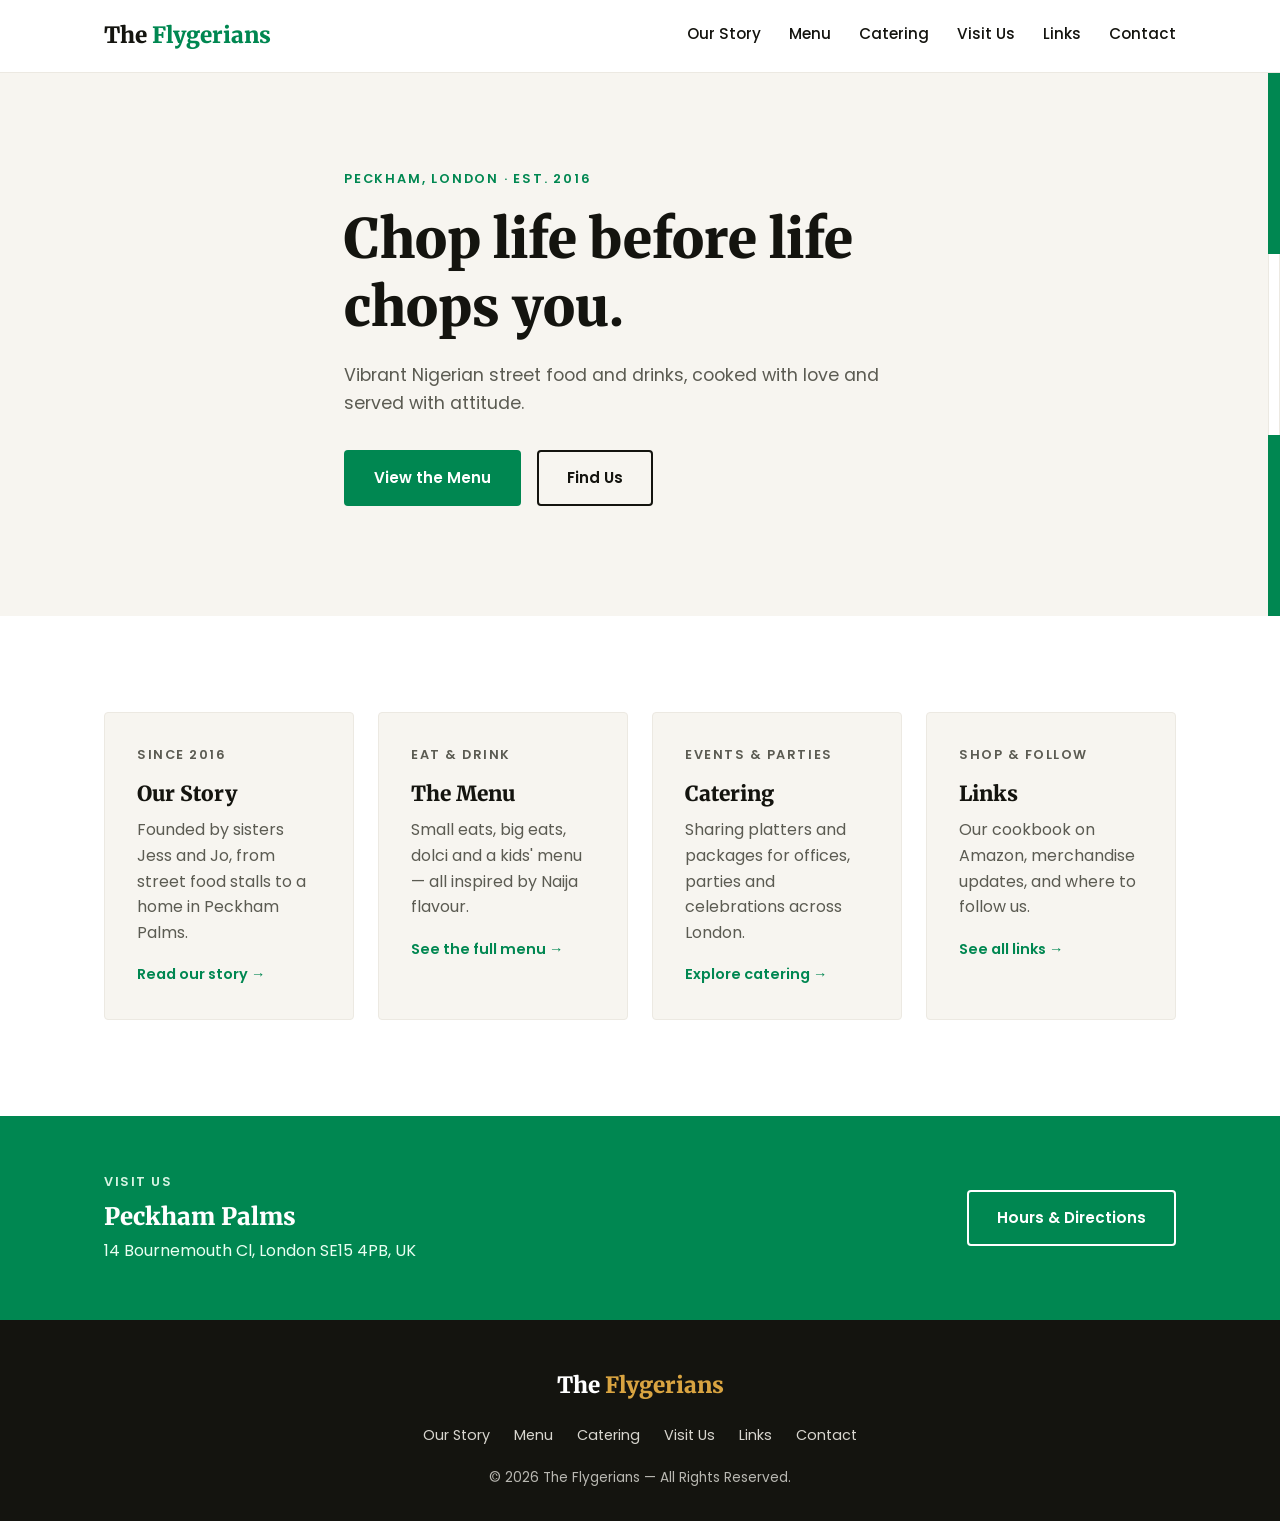
==== index.html @ abae881a "first commit" ====
<!DOCTYPE html>
<html lang="en">
<head>
<meta charset="UTF-8">
<meta name="viewport" content="width=device-width, initial-scale=1.0">
<title>The Flygerians | Nigerian Street Food & Bar, Peckham London</title>
<meta name="description" content="The Flygerians brings vibrant Nigerian street food and drinks to Peckham, London. Founded by sisters Jess and Jo in 2016. Menu, catering, private events and more.">
<link rel="preconnect" href="https://fonts.googleapis.com">
<link rel="preconnect" href="https://fonts.gstatic.com" crossorigin>
<link href="https://fonts.googleapis.com/css2?family=Poppins:wght@400;500;600;700&family=Merriweather:wght@900&display=swap" rel="stylesheet">
<link rel="stylesheet" href="style.css">
</head>
<body>

<header class="site-header">
  <div class="container header-inner">
    <a href="index.html" class="logo">The <span>Flygerians</span></a>
    <nav class="main-nav" id="mainNav">
      <a href="about.html">Our Story</a>
      <a href="menu.html">Menu</a>
      <a href="catering.html">Catering</a>
      <a href="visit.html">Visit Us</a>
      <a href="links.html">Links</a>
      <a href="contact.html">Contact</a>
    </nav>
    <button class="nav-toggle" id="navToggle" aria-label="Toggle menu">
      <span></span><span></span><span></span>
    </button>
  </div>
</header>

<section class="hero">
  <div class="container hero-inner" id="heroContent">
    <p class="eyebrow">Peckham, London &middot; Est. 2016</p>
    <h1>Chop life before life chops you.</h1>
    <p class="hero-text">Vibrant Nigerian street food and drinks, cooked with love and served with attitude.</p>
    <div class="hero-actions">
      <a href="menu.html" class="btn btn-primary">View the Menu</a>
      <a href="visit.html" class="btn btn-outline">Find Us</a>
    </div>
  </div>
  <div class="hero-flag" aria-hidden="true">
    <span></span><span></span><span></span>
  </div>
</section>

<section class="teaser">
  <div class="container teaser-grid">
    <a href="about.html" class="teaser-card">
      <p class="section-label">Since 2016</p>
      <h3>Our Story</h3>
      <p>Founded by sisters Jess and Jo, from street food stalls to a home in Peckham Palms.</p>
      <span class="teaser-link">Read our story &rarr;</span>
    </a>
    <a href="menu.html" class="teaser-card">
      <p class="section-label">Eat &amp; Drink</p>
      <h3>The Menu</h3>
      <p>Small eats, big eats, dolci and a kids' menu &mdash; all inspired by Naija flavour.</p>
      <span class="teaser-link">See the full menu &rarr;</span>
    </a>
    <a href="catering.html" class="teaser-card">
      <p class="section-label">Events &amp; Parties</p>
      <h3>Catering</h3>
      <p>Sharing platters and packages for offices, parties and celebrations across London.</p>
      <span class="teaser-link">Explore catering &rarr;</span>
    </a>
    <a href="links.html" class="teaser-card">
      <p class="section-label">Shop &amp; Follow</p>
      <h3>Links</h3>
      <p>Our cookbook on Amazon, merchandise updates, and where to follow us.</p>
      <span class="teaser-link">See all links &rarr;</span>
    </a>
  </div>
</section>

<section class="visit-strip">
  <div class="container visit-strip-inner">
    <div>
      <p class="section-label">Visit Us</p>
      <h2>Peckham Palms</h2>
      <p class="js-address">14 Bournemouth Cl, London SE15 4PB</p>
    </div>
    <a href="visit.html" class="btn btn-outline">Hours &amp; Directions</a>
  </div>
</section>

<footer class="site-footer">
  <div class="container footer-inner">
    <p class="logo">The <span>Flygerians</span></p>
    <nav class="footer-nav">
      <a href="about.html">Our Story</a>
      <a href="menu.html">Menu</a>
      <a href="catering.html">Catering</a>
      <a href="visit.html">Visit Us</a>
      <a href="links.html">Links</a>
      <a href="contact.html">Contact</a>
    </nav>
    <p class="copyright">&copy; 2026 The Flygerians &mdash; All Rights Reserved.</p>
  </div>
</footer>

<script src="render.js" defer></script>
<script src="script.js" defer></script>
</body>
</html>
---- style.css ----
/* ===== The Flygerians — flat design, Nigerian flag palette, no gradients ===== */

:root {
  --green: #008751;
  --green-dark: #00623b;
  --white: #ffffff;
  --off-white: #f7f5f0;
  --black: #14140f;
  --gold: #d9a441;
  --gray: #5b5b52;
  --radius: 4px;
  --max-width: 1120px;
  --font-heading: 'Merriweather', serif;
  --font-body: 'Poppins', sans-serif;
}

* { box-sizing: border-box; margin: 0; padding: 0; }
html { scroll-behavior: smooth; }
body { font-family: var(--font-body); color: var(--black); background: var(--white); line-height: 1.6; }
img { max-width: 100%; display: block; }
.container { max-width: var(--max-width); margin: 0 auto; padding: 0 24px; }
h1, h2, h3, h4 { font-family: var(--font-heading); font-weight: 900; line-height: 1.25; color: var(--black); }
a { text-decoration: none; color: inherit; }

.section-label { text-transform: uppercase; letter-spacing: 0.12em; font-size: 0.8rem; font-weight: 600; color: var(--green); margin-bottom: 10px; }
.center { text-align: center; margin-left: auto; margin-right: auto; }

/* ===== Buttons ===== */
.btn { display: inline-block; padding: 14px 28px; border-radius: var(--radius); font-weight: 600; font-size: 0.95rem; border: 2px solid transparent; cursor: pointer; transition: background 0.2s ease, color 0.2s ease, border-color 0.2s ease; }
.btn-primary { background: var(--green); color: var(--white); }
.btn-primary:hover { background: var(--green-dark); }
.btn-outline { background: transparent; color: var(--black); border-color: var(--black); }
.btn-outline:hover { background: var(--black); color: var(--white); }

/* ===== Header ===== */
.site-header { position: sticky; top: 0; z-index: 100; background: var(--white); border-bottom: 1px solid #ece9e2; }
.header-inner { display: flex; align-items: center; justify-content: space-between; padding-top: 18px; padding-bottom: 18px; }
.logo { font-family: var(--font-heading); font-weight: 900; font-size: 1.4rem; color: var(--black); }
.logo span { color: var(--green); }
.main-nav { display: flex; gap: 28px; flex-wrap: wrap; }
.main-nav a { font-weight: 500; font-size: 0.95rem; position: relative; padding-bottom: 4px; }
.main-nav a::after { content: ""; position: absolute; left: 0; bottom: 0; width: 0; height: 2px; background: var(--green); transition: width 0.2s ease; }
.main-nav a:hover::after, .main-nav a.active::after { width: 100%; }
.main-nav a.active { color: var(--green); }
.nav-toggle { display: none; flex-direction: column; gap: 5px; background: none; border: none; cursor: pointer; padding: 6px; }
.nav-toggle span { width: 24px; height: 2px; background: var(--black); }

/* ===== Hero (homepage) ===== */
.hero { position: relative; background: var(--off-white); padding: 96px 0 110px; overflow: hidden; }
.hero-inner { max-width: 640px; }
.eyebrow { text-transform: uppercase; letter-spacing: 0.14em; font-size: 0.8rem; font-weight: 600; color: var(--green); margin-bottom: 16px; }
.hero h1 { font-size: clamp(2.2rem, 5vw, 3.4rem); margin-bottom: 20px; }
.hero-text { font-size: 1.1rem; color: var(--gray); margin-bottom: 32px; }
.hero-actions { display: flex; gap: 16px; flex-wrap: wrap; }
.hero-actions.center { justify-content: center; }
.hero-flag { position: absolute; top: 0; right: 0; height: 100%; width: 12px; display: flex; flex-direction: column; }
.hero-flag span { flex: 1; }
.hero-flag span:nth-child(1) { background: var(--green); }
.hero-flag span:nth-child(2) { background: var(--white); border-left: 1px solid #ece9e2; border-right: 1px solid #ece9e2; }
.hero-flag span:nth-child(3) { background: var(--green); }

/* ===== Page hero (subpages) ===== */
.page-hero { background: var(--off-white); padding: 72px 0; border-bottom: 1px solid #ece9e2; }
.page-hero h1 { font-size: clamp(1.9rem, 4vw, 2.8rem); margin-bottom: 12px; }
.page-hero .hero-text { max-width: 600px; }

/* ===== Homepage teaser cards ===== */
.teaser { padding: 96px 0; }
.teaser-grid { display: grid; grid-template-columns: repeat(auto-fit, minmax(240px, 1fr)); gap: 24px; }
.teaser-card { display: block; background: var(--off-white); padding: 32px; border-radius: var(--radius); border: 1px solid #ece9e2; transition: border-color 0.2s ease; }
.teaser-card:hover { border-color: var(--green); }
.teaser-card h3 { font-size: 1.3rem; margin-bottom: 10px; }
.teaser-card p { color: var(--gray); margin-bottom: 16px; }
.teaser-link { font-weight: 600; color: var(--green); font-size: 0.9rem; }

/* ===== Visit strip (homepage) ===== */
.visit-strip { background: var(--green); padding: 56px 0; }
.visit-strip-inner { display: flex; justify-content: space-between; align-items: center; flex-wrap: wrap; gap: 20px; }
.visit-strip .section-label { color: #d7f5e4; }
.visit-strip h2 { color: var(--white); margin-bottom: 6px; }
.visit-strip p { color: #eafff2; }
.visit-strip .btn-outline { border-color: var(--white); color: var(--white); }
.visit-strip .btn-outline:hover { background: var(--white); color: var(--green); }

/* ===== About ===== */
.about { padding: 96px 0; }
.about-grid { display: grid; grid-template-columns: 1.6fr 1fr; gap: 56px; align-items: start; }
.about-text h2 { font-size: 2rem; margin-bottom: 20px; }
.about-text p { margin-bottom: 16px; color: var(--gray); }
.about-card { background: var(--green); color: var(--white); padding: 40px 32px; border-radius: var(--radius); }
.about-card h3 { color: var(--white); font-size: 1.6rem; margin-bottom: 12px; }
.about-card p { color: #eafff2; }

/* ===== Timeline (about page) ===== */
.timeline { padding: 96px 0; background: var(--off-white); }
.timeline h2 { font-size: 2rem; margin-bottom: 56px; }
.timeline-grid { display: grid; grid-template-columns: repeat(auto-fit, minmax(240px, 1fr)); gap: 24px; }
.timeline-item { background: var(--white); border: 1px solid #ece9e2; border-radius: var(--radius); padding: 28px; }
.timeline-item h4 { color: var(--green); font-size: 1.2rem; margin-bottom: 10px; }
.timeline-item p { color: var(--gray); }

/* ===== CTA strip ===== */
.cta-strip { padding: 72px 0; text-align: center; background: var(--black); }
.cta-strip h2 { color: var(--white); margin-bottom: 24px; font-size: 1.8rem; }
.cta-strip .btn-outline { border-color: var(--white); color: var(--white); }
.cta-strip .btn-outline:hover { background: var(--white); color: var(--black); }

/* ===== Menu ===== */
.menu { padding: 96px 0; background: var(--off-white); }
.menu h2 { font-size: 2.1rem; margin-bottom: 56px; }
.menu-block { margin-bottom: 56px; }
.menu-block:last-child { margin-bottom: 0; }
.menu-heading { font-size: 1.3rem; color: var(--green); border-bottom: 2px solid var(--green); padding-bottom: 12px; margin-bottom: 28px; }
.menu-grid { display: grid; grid-template-columns: repeat(auto-fit, minmax(260px, 1fr)); gap: 24px; }
.menu-item { background: var(--white); padding: 24px; border-radius: var(--radius); border: 1px solid #ece9e2; }
.menu-item h4 { font-size: 1.05rem; margin-bottom: 8px; }
.menu-item p { color: var(--gray); font-size: 0.95rem; }
.tag { display: inline-block; margin-top: 10px; font-size: 0.8rem; font-weight: 600; color: var(--green-dark); background: #e3f5ea; padding: 4px 10px; border-radius: var(--radius); }
.menu-note { text-align: center; color: var(--gray); font-size: 0.9rem; margin-top: 24px; }

.addons { margin-top: 24px; background: var(--white); border: 1px solid #ece9e2; border-radius: var(--radius); padding: 24px; }
.addons h4 { margin-bottom: 12px; color: var(--green); }
.addons ul { list-style: none; }
.addons li { padding: 8px 0; border-bottom: 1px solid #f0eee7; color: var(--gray); }
.addons li:last-child { border-bottom: none; }

/* ===== Catering info grid ===== */
.catering-info { padding: 64px 0; border-bottom: 1px solid #ece9e2; }
.catering-info-grid { display: grid; grid-template-columns: repeat(auto-fit, minmax(220px, 1fr)); gap: 32px; }
.info-item h3 { color: var(--green); font-size: 1.1rem; margin-bottom: 10px; }
.info-item p { color: var(--gray); font-size: 0.95rem; }

/* ===== Visit ===== */
.visit { padding: 96px 0; }
.visit-grid { display: grid; grid-template-columns: 1fr 1.2fr; gap: 56px; align-items: center; }
.visit-info .section-label:not(:first-child) { margin-top: 28px; }
.address { color: var(--gray); margin-bottom: 8px; font-weight: 500; font-size: 1.05rem; }
.hours { width: 100%; border-collapse: collapse; margin-bottom: 28px; }
.hours td { padding: 10px 0; border-bottom: 1px solid #ece9e2; font-size: 0.95rem; }
.hours td:first-child { font-weight: 600; }
.hours td:last-child { text-align: right; color: var(--gray); }
.visit-map iframe { width: 100%; height: 340px; border: 0; border-radius: var(--radius); }

/* ===== Links page ===== */
.links-page { padding: 96px 0; background: var(--off-white); }
.links-page .container { display: grid; grid-template-columns: repeat(auto-fit, minmax(280px, 1fr)); gap: 24px; }
.link-card { background: var(--white); border: 1px solid #ece9e2; border-radius: var(--radius); padding: 32px; }
.link-card h2 { font-size: 1.5rem; margin-bottom: 12px; }
.link-card p { color: var(--gray); margin-bottom: 20px; }
.badge { display: inline-block; background: var(--gold); color: var(--white); font-size: 0.75rem; font-weight: 700; text-transform: uppercase; letter-spacing: 0.06em; padding: 4px 12px; border-radius: var(--radius); margin-bottom: 12px; }
.notify-form { display: flex; gap: 10px; flex-wrap: wrap; }
.notify-form input { flex: 1; min-width: 180px; padding: 12px 14px; border: 1px solid #d8d5cc; border-radius: var(--radius); font-family: var(--font-body); font-size: 0.95rem; }
.notify-form input:focus { outline: none; border-color: var(--green); }

.social-strip { padding: 64px 0 96px; background: var(--off-white); }
.social-row { display: flex; gap: 16px; justify-content: center; flex-wrap: wrap; }
.social-row a { padding: 12px 24px; border: 1px solid var(--black); border-radius: var(--radius); font-weight: 600; font-size: 0.9rem; }
.social-row a:hover { background: var(--black); color: var(--white); }

/* ===== Contact ===== */
.contact { padding: 96px 0; background: var(--off-white); }
.contact-grid { display: grid; grid-template-columns: 1fr 1.2fr; gap: 56px; }
.contact-text h2 { font-size: 1.9rem; margin: 12px 0 16px; }
.contact-text p { color: var(--gray); }
.contact-text a { color: var(--green); font-weight: 600; }
.contact-form { display: flex; flex-direction: column; gap: 8px; background: var(--white); padding: 32px; border-radius: var(--radius); border: 1px solid #ece9e2; }
.contact-form label { font-size: 0.85rem; font-weight: 600; margin-top: 12px; }
.contact-form input, .contact-form textarea { font-family: var(--font-body); padding: 12px 14px; border: 1px solid #d8d5cc; border-radius: var(--radius); font-size: 0.95rem; resize: vertical; }
.contact-form input:focus, .contact-form textarea:focus { outline: none; border-color: var(--green); }
.contact-form .btn { margin-top: 16px; align-self: flex-start; }
.form-note { font-size: 0.75rem; color: var(--gray); margin-top: 12px; }

/* ===== Footer ===== */
.site-footer { background: var(--black); color: var(--white); padding: 48px 0 32px; }
.footer-inner { display: flex; flex-direction: column; align-items: center; gap: 20px; text-align: center; }
.site-footer .logo { color: var(--white); }
.site-footer .logo span { color: var(--gold); }
.footer-nav { display: flex; gap: 24px; flex-wrap: wrap; justify-content: center; }
.footer-nav a { font-size: 0.9rem; color: #d8d6cf; }
.footer-nav a:hover { color: var(--white); }
.copyright { font-size: 0.85rem; color: #b9b8b2; }

/* ===== Responsive ===== */
@media (max-width: 860px) {
  .about-grid, .visit-grid, .contact-grid { grid-template-columns: 1fr; }
  .visit-map iframe { height: 280px; }
}

@media (max-width: 720px) {
  .main-nav { position: absolute; top: 100%; left: 0; right: 0; background: var(--white); flex-direction: column; padding: 16px 24px; border-bottom: 1px solid #ece9e2; display: none; gap: 16px; }
  .main-nav.open { display: flex; }
  .nav-toggle { display: flex; }
  .hero, .page-hero { padding: 64px 0 80px; }
  .visit-strip-inner { text-align: center; justify-content: center; flex-direction: column; }
}
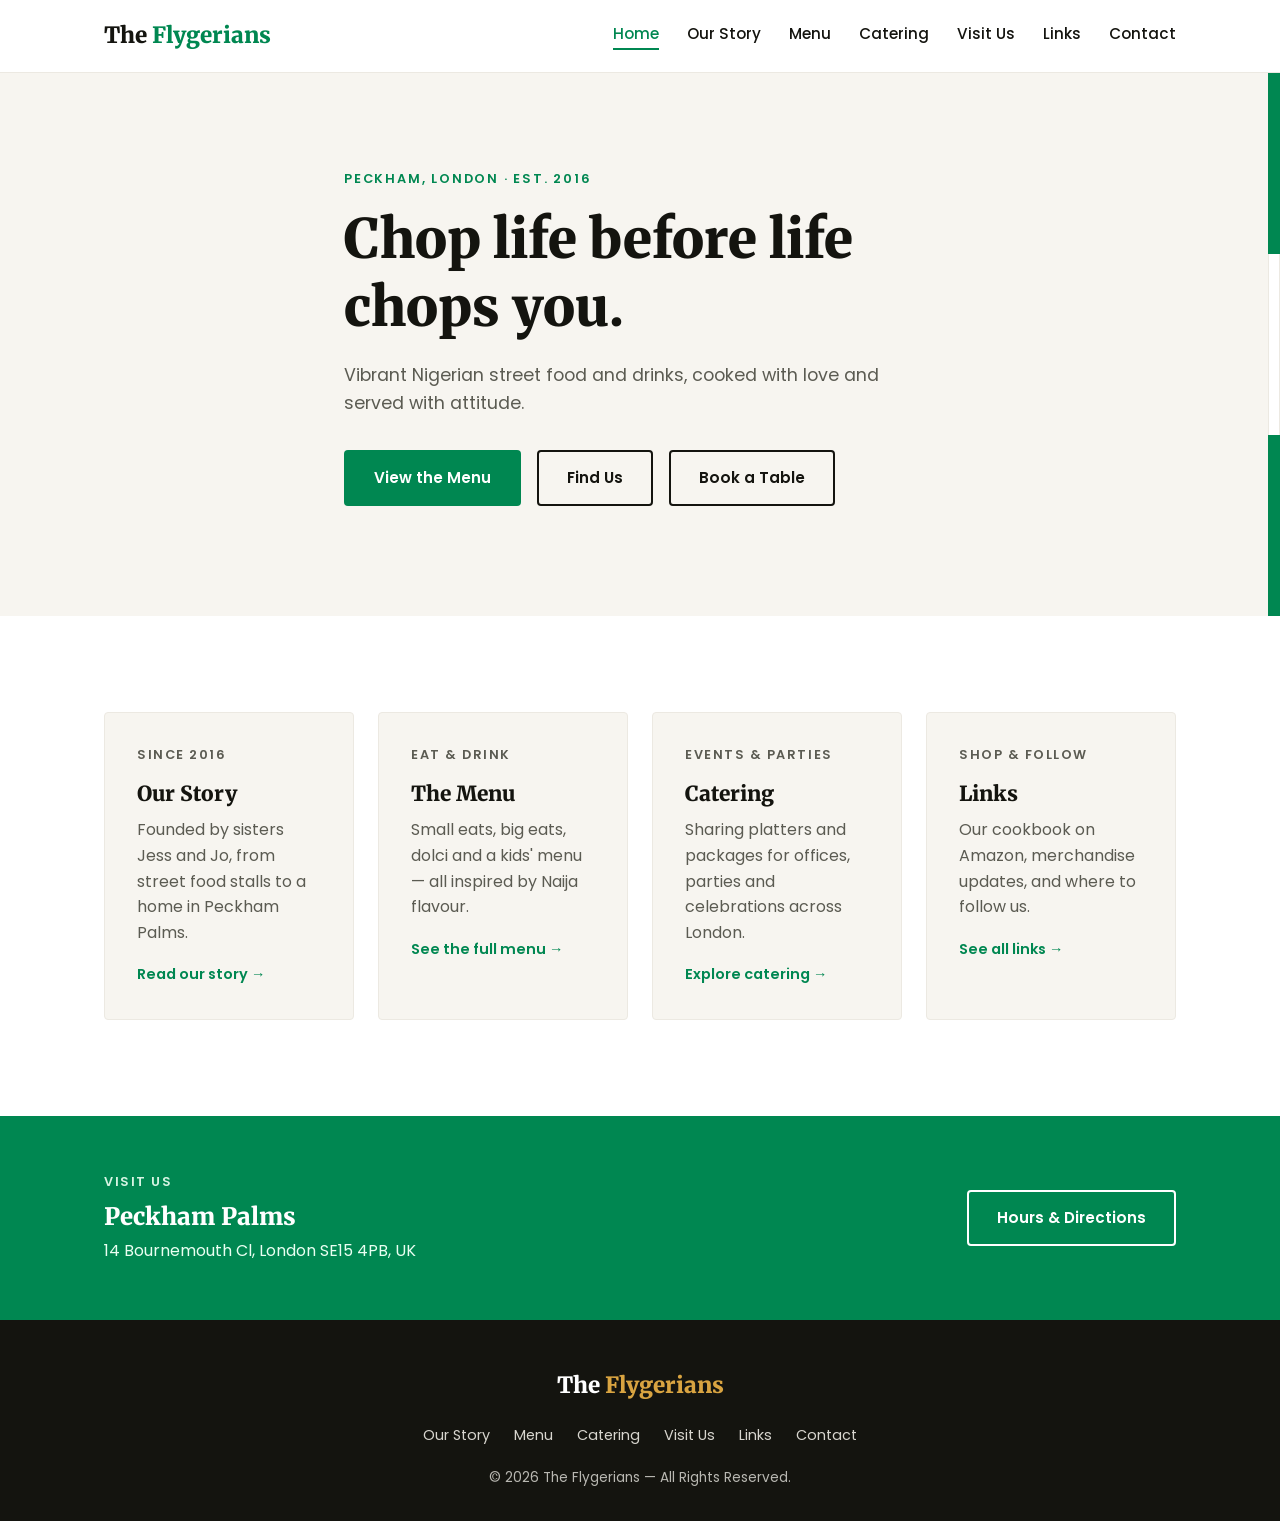
==== commit d22a29ab: "fix catering" ====
--- a/index.html
+++ b/index.html
@@ -16,6 +16,7 @@
   <div class="container header-inner">
     <a href="index.html" class="logo">The <span>Flygerians</span></a>
     <nav class="main-nav" id="mainNav">
+      <a href="index.html" class="active">Home</a>
       <a href="about.html">Our Story</a>
       <a href="menu.html">Menu</a>
       <a href="catering.html">Catering</a>
@@ -37,6 +38,7 @@
     <div class="hero-actions">
       <a href="menu.html" class="btn btn-primary">View the Menu</a>
       <a href="visit.html" class="btn btn-outline">Find Us</a>
+      <a href="https://www.opentable.co.uk/r/the-flygerians-london" class="btn btn-outline">Book a Table</a>
     </div>
   </div>
   <div class="hero-flag" aria-hidden="true">
--- a/style.css
+++ b/style.css
@@ -114,7 +114,7 @@
 .menu-grid { display: grid; grid-template-columns: repeat(auto-fit, minmax(260px, 1fr)); gap: 24px; }
 .menu-item { background: var(--white); padding: 24px; border-radius: var(--radius); border: 1px solid #ece9e2; }
 .menu-item h4 { font-size: 1.05rem; margin-bottom: 8px; }
-.menu-item p { color: var(--gray); font-size: 0.95rem; }
+.menu-item p { color: var(--gray); font-size: 0.95rem; white-space: pre-line;}
 .tag { display: inline-block; margin-top: 10px; font-size: 0.8rem; font-weight: 600; color: var(--green-dark); background: #e3f5ea; padding: 4px 10px; border-radius: var(--radius); }
 .menu-note { text-align: center; color: var(--gray); font-size: 0.9rem; margin-top: 24px; }
 
@@ -129,6 +129,143 @@
 .catering-info-grid { display: grid; grid-template-columns: repeat(auto-fit, minmax(220px, 1fr)); gap: 32px; }
 .info-item h3 { color: var(--green); font-size: 1.1rem; margin-bottom: 10px; }
 .info-item p { color: var(--gray); font-size: 0.95rem; }
+.category-subtitle {
+  text-align: center;
+  font-weight: 600;
+  margin-bottom: 1.5rem;
+}
+
+.category-addon {
+  text-align: center;
+  font-weight: 600;
+  margin-top: 1.5rem;
+}
+
+.pricing-tiers {
+  display: flex;
+  justify-content: center;
+  gap: 2.5rem;
+  margin-top: 2rem;
+  flex-wrap: wrap;
+}
+
+.pricing-tier {
+  border-top: 2px solid currentColor;
+  padding-top: 0.75rem;
+  min-width: 180px;
+  text-align: left;
+}
+
+.pricing-tier-price {
+  font-weight: 700;
+}
+
+.pricing-tier-detail {
+  font-size: 0.9rem;
+  opacity: 0.85;
+}
+.category-subtitle {
+  text-align: center;
+  font-weight: 600;
+  margin-bottom: 1.5rem;
+}
+
+.category-addon {
+  text-align: center;
+  font-weight: 600;
+  margin-top: 1.5rem;
+}
+
+.category-note {
+  margin-top: 1.5rem;
+}
+
+.pricing-tiers {
+  display: flex;
+  justify-content: center;
+  gap: 2.5rem;
+  margin-top: 2rem;
+  flex-wrap: wrap;
+}
+
+.pricing-tier {
+  border-top: 2px solid currentColor;
+  padding-top: 0.75rem;
+  min-width: 180px;
+  text-align: left;
+}
+
+.pricing-tier-title {
+  font-weight: 700;
+}
+
+.pricing-tier-detail {
+  font-size: 0.9rem;
+  opacity: 0.85;
+}
+
+.info-page {
+  display: flex;
+  gap: 2.5rem;
+  flex-wrap: wrap;
+  margin-bottom: 2rem;
+}
+
+.info-page-column {
+  flex: 1;
+  min-width: 220px;
+}
+
+.info-page-column h4 {
+  font-weight: 700;
+  margin-bottom: 0.25rem;
+}
+
+.info-page-column p {
+  margin-bottom: 1rem;
+}
+
+.plain-list {
+  list-style: none;
+  padding: 0;
+  margin: 0 auto 1.5rem;
+  text-align: center;
+  max-width: 900px;
+}
+
+.plain-list li {
+  font-weight: 600;
+  margin-bottom: 0.5rem;
+}
+
+.menu-groups {
+  display: flex;
+  gap: 2.5rem;
+  flex-wrap: wrap;
+  margin-bottom: 1.5rem;
+}
+
+.menu-group {
+  flex: 1;
+  min-width: 220px;
+}
+
+.menu-group h4 {
+  font-weight: 700;
+  margin-bottom: 0.5rem;
+}
+
+.menu-group .plain-list {
+  text-align: left;
+  margin: 0;
+}
+
+.group-note {
+  font-style: italic;
+  margin-bottom: 0.5rem;
+}
+
+
 
 /* ===== Visit ===== */
 .visit { padding: 96px 0; }
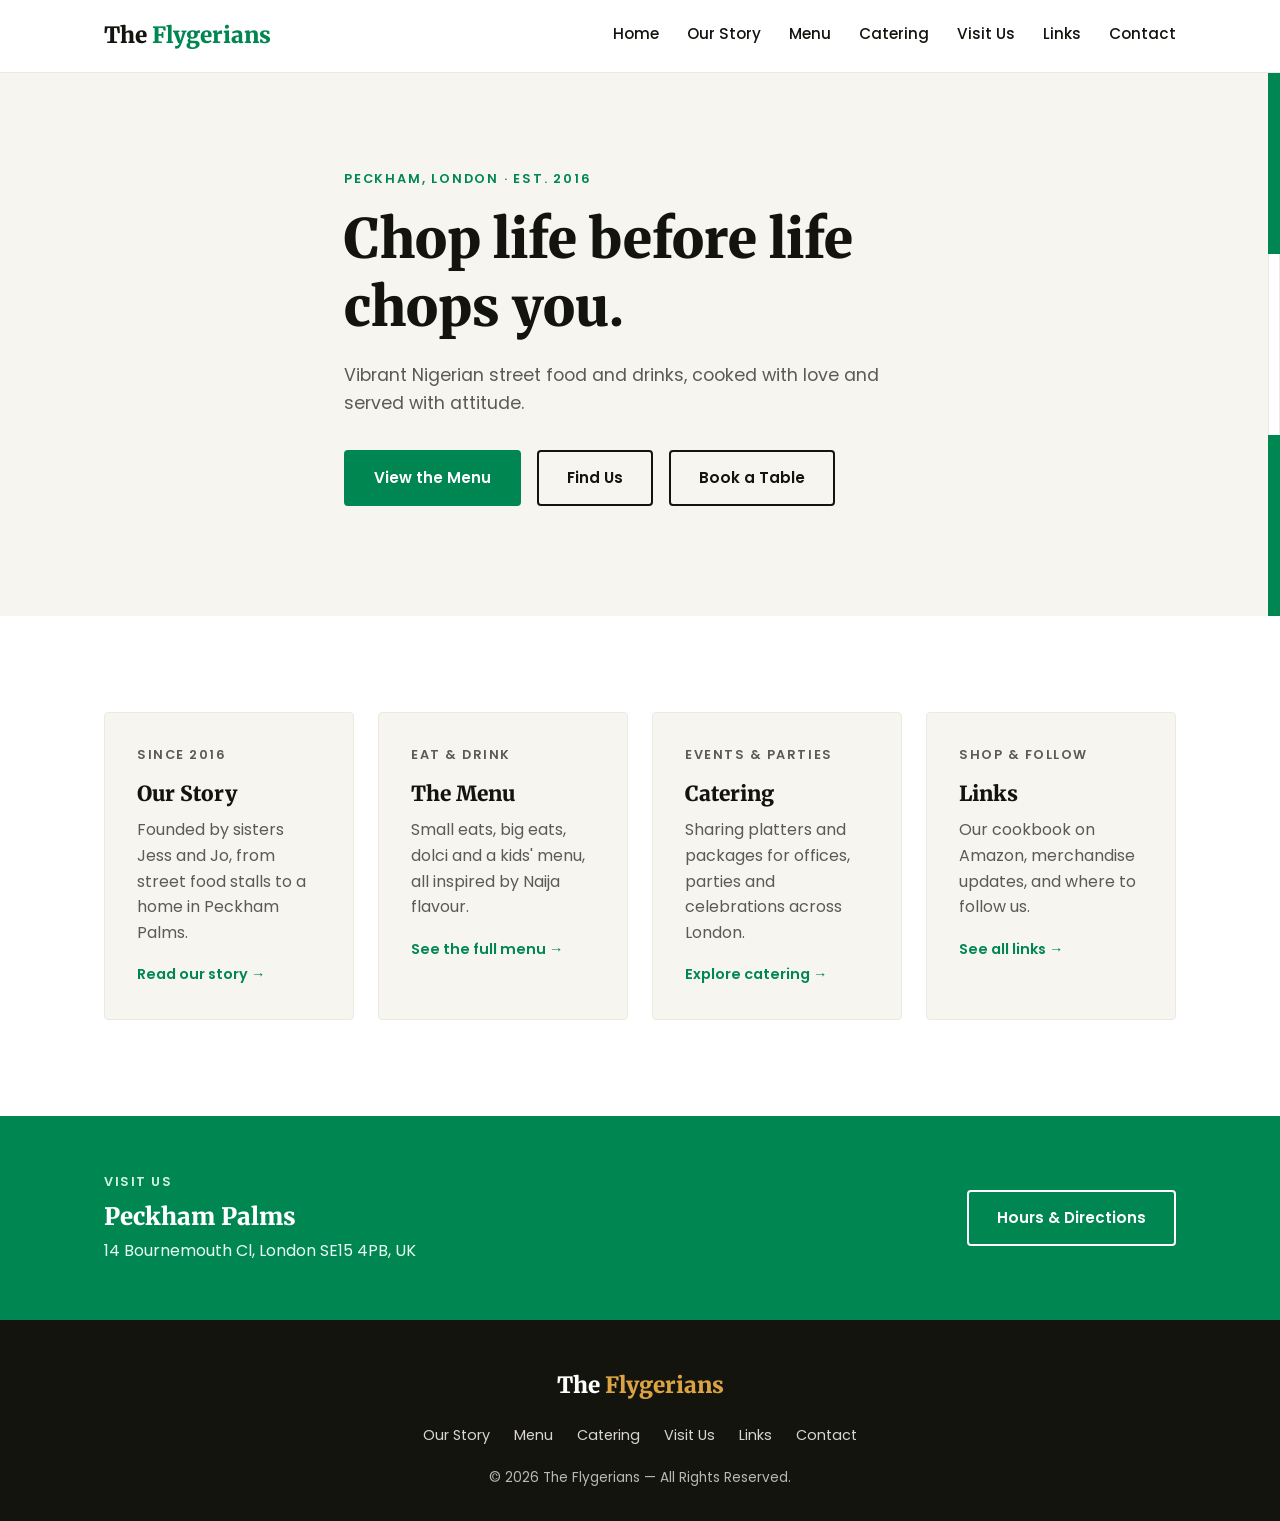
==== commit f2d533b3: "home page reachable from all" ====
--- a/index.html
+++ b/index.html
@@ -16,7 +16,7 @@
   <div class="container header-inner">
     <a href="index.html" class="logo">The <span>Flygerians</span></a>
     <nav class="main-nav" id="mainNav">
-      <a href="index.html" class="active">Home</a>
+      <a href="index.html">Home</a>
       <a href="about.html">Our Story</a>
       <a href="menu.html">Menu</a>
       <a href="catering.html">Catering</a>
@@ -57,7 +57,7 @@
     <a href="menu.html" class="teaser-card">
       <p class="section-label">Eat &amp; Drink</p>
       <h3>The Menu</h3>
-      <p>Small eats, big eats, dolci and a kids' menu &mdash; all inspired by Naija flavour.</p>
+      <p>Small eats, big eats, dolci and a kids' menu, all inspired by Naija flavour.</p>
       <span class="teaser-link">See the full menu &rarr;</span>
     </a>
     <a href="catering.html" class="teaser-card">
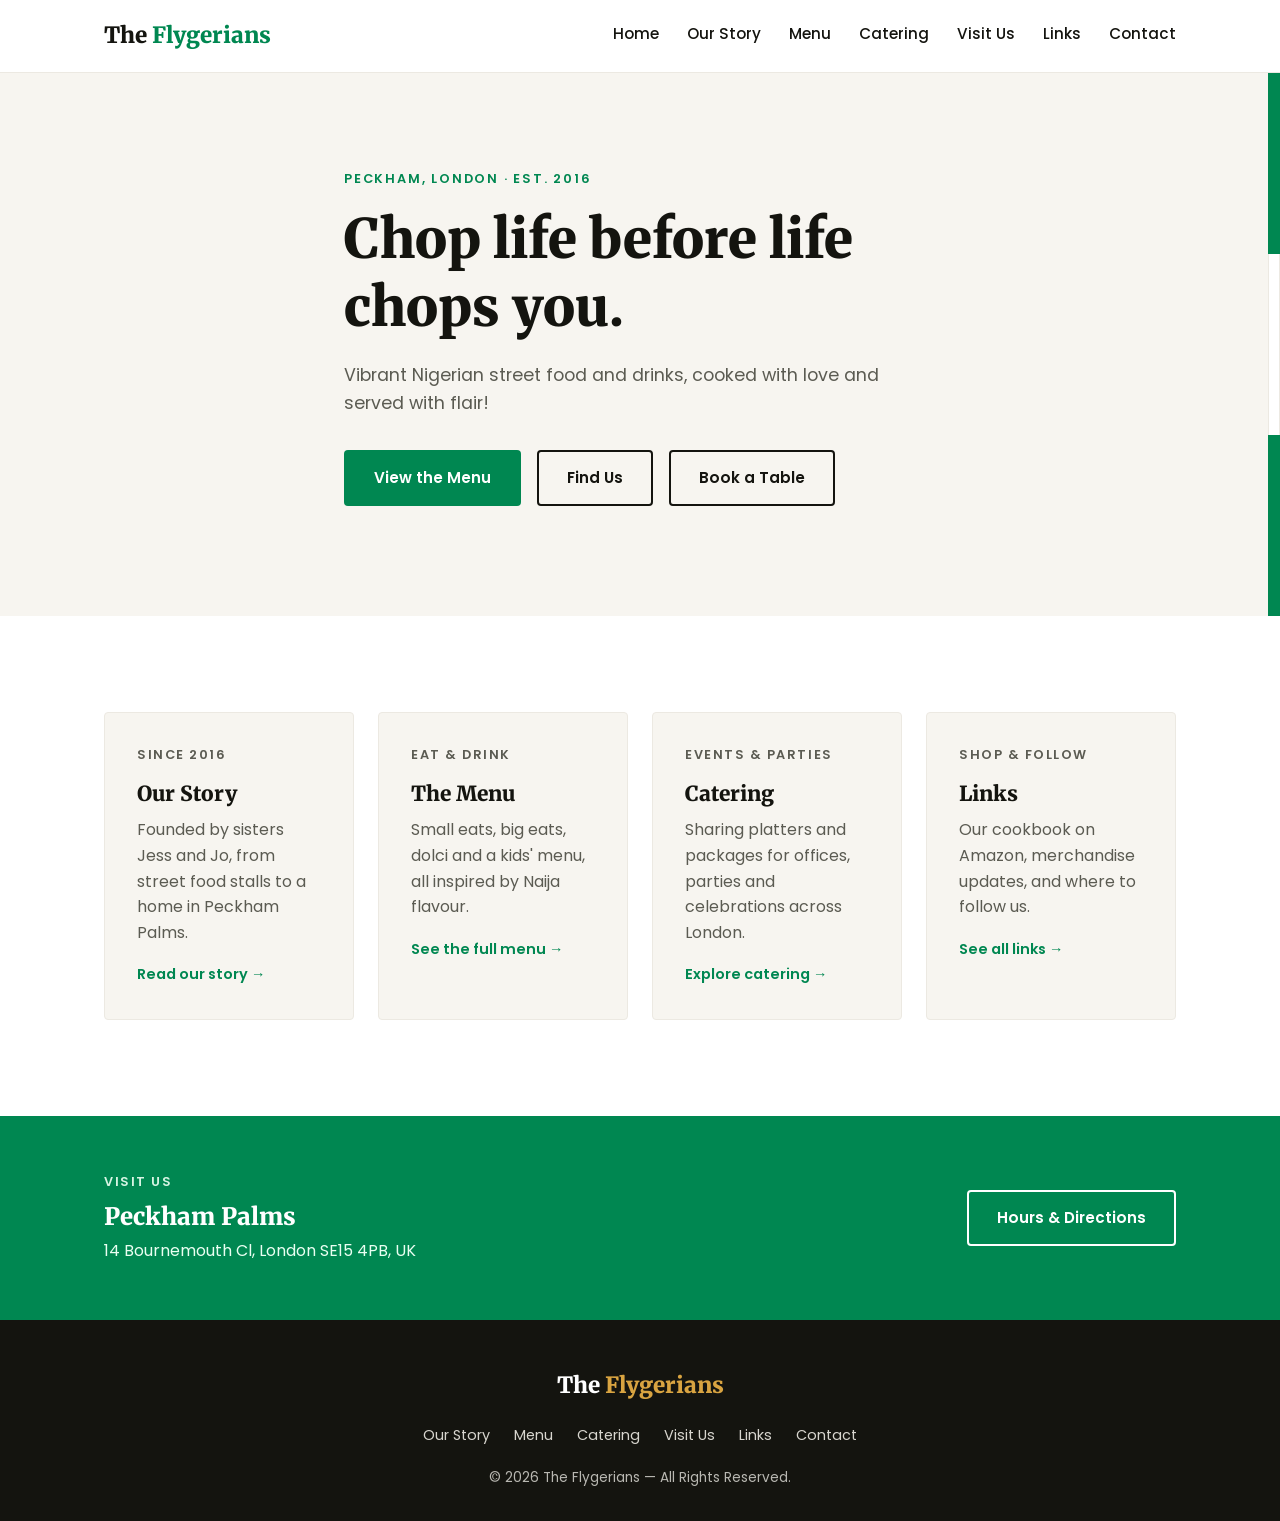
==== commit 626d4b77: "changed wording" ====
--- a/index.html
+++ b/index.html
@@ -34,7 +34,7 @@
   <div class="container hero-inner" id="heroContent">
     <p class="eyebrow">Peckham, London &middot; Est. 2016</p>
     <h1>Chop life before life chops you.</h1>
-    <p class="hero-text">Vibrant Nigerian street food and drinks, cooked with love and served with attitude.</p>
+    <p class="hero-text">Vibrant Nigerian street food and drinks, cooked with love and served with flair!</p>
     <div class="hero-actions">
       <a href="menu.html" class="btn btn-primary">View the Menu</a>
       <a href="visit.html" class="btn btn-outline">Find Us</a>
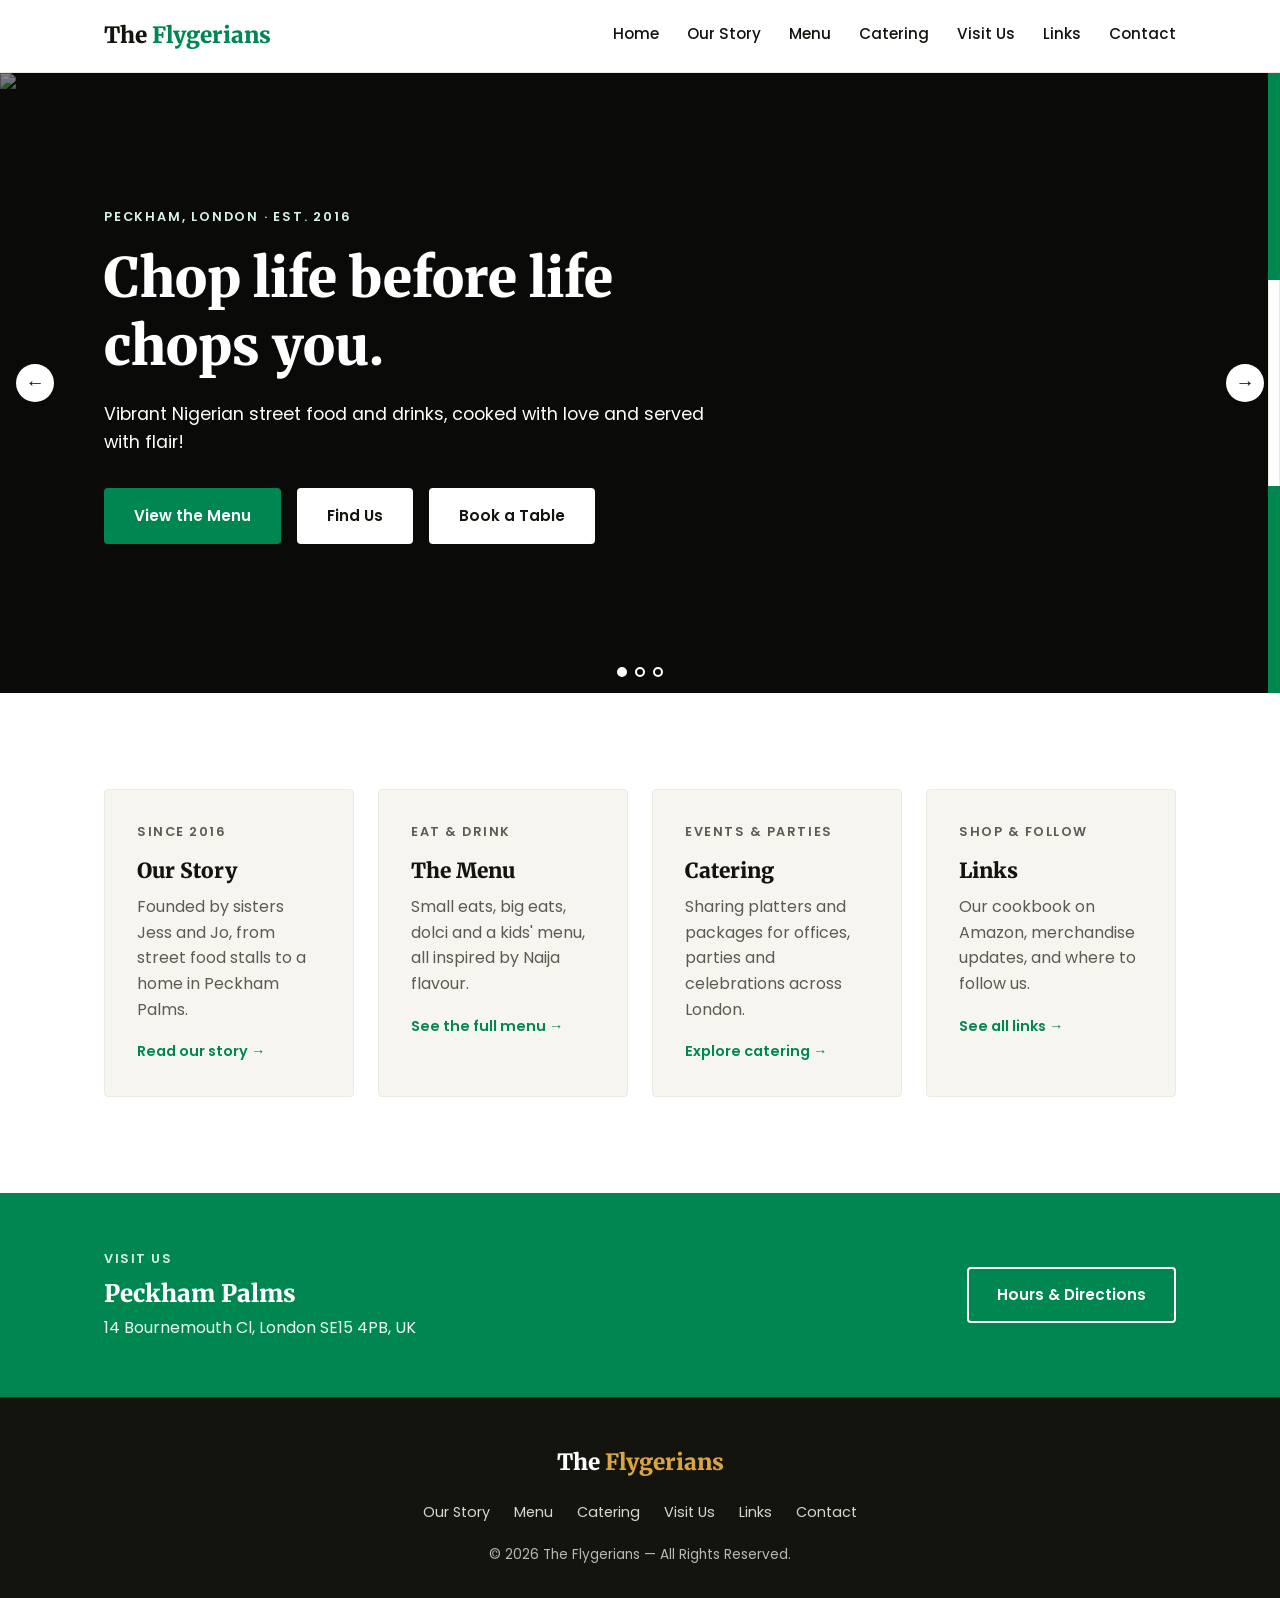
==== commit 5efc75c1: "Update hero text for consistency across site" ====
--- a/index.html
+++ b/index.html
@@ -31,14 +31,36 @@
 </header>
 
 <section class="hero">
-  <div class="container hero-inner" id="heroContent">
-    <p class="eyebrow">Peckham, London &middot; Est. 2016</p>
-    <h1>Chop life before life chops you.</h1>
-    <p class="hero-text">Vibrant Nigerian street food and drinks, cooked with love and served with flair!</p>
-    <div class="hero-actions">
-      <a href="menu.html" class="btn btn-primary">View the Menu</a>
-      <a href="visit.html" class="btn btn-outline">Find Us</a>
-      <a href="https://www.opentable.co.uk/r/the-flygerians-london" class="btn btn-outline">Book a Table</a>
+  <div class="container hero-layout">
+    <div class="hero-inner" id="heroContent">
+      <p class="eyebrow">Peckham, London &middot; Est. 2016</p>
+      <h1>Chop life before life chops you.</h1>
+      <p class="hero-text">Vibrant Nigerian street food and drinks, cooked with love and served with flair!</p>
+      <div class="hero-actions">
+        <a href="menu.html" class="btn btn-primary">View the Menu</a>
+        <a href="visit.html" class="btn btn-outline">Find Us</a>
+        <a href="https://www.opentable.co.uk/r/the-flygerians-london" class="btn btn-outline">Book a Table</a>
+      </div>
+    </div>
+    <div class="hero-slider" data-slider aria-label="The Flygerians highlights">
+      <div class="hero-slides">
+        <div class="hero-slide is-active">
+          <img src="https://placehold.co/900x650/008751/ffffff?text=Nigerian+Street+Food" alt="Placeholder for Nigerian street food" width="900" height="650">
+        </div>
+        <div class="hero-slide">
+          <img src="https://placehold.co/900x650/d9a441/14140f?text=Good+Food%2C+Good+Vibes" alt="Placeholder for food and drinks" width="900" height="650" loading="lazy">
+        </div>
+        <div class="hero-slide">
+          <img src="https://placehold.co/900x650/14140f/ffffff?text=Peckham+Palms" alt="Placeholder for The Flygerians at Peckham Palms" width="900" height="650" loading="lazy">
+        </div>
+      </div>
+      <button class="slider-control slider-prev" type="button" aria-label="Previous slide">&larr;</button>
+      <button class="slider-control slider-next" type="button" aria-label="Next slide">&rarr;</button>
+      <div class="slider-dots" role="tablist" aria-label="Choose a highlight">
+        <button class="slider-dot is-active" type="button" role="tab" aria-label="Show slide 1" aria-selected="true"></button>
+        <button class="slider-dot" type="button" role="tab" aria-label="Show slide 2" aria-selected="false"></button>
+        <button class="slider-dot" type="button" role="tab" aria-label="Show slide 3" aria-selected="false"></button>
+      </div>
     </div>
   </div>
   <div class="hero-flag" aria-hidden="true">
--- a/style.css
+++ b/style.css
@@ -46,13 +46,31 @@
 .nav-toggle span { width: 24px; height: 2px; background: var(--black); }
 
 /* ===== Hero (homepage) ===== */
-.hero { position: relative; background: var(--off-white); padding: 96px 0 110px; overflow: hidden; }
-.hero-inner { max-width: 640px; }
-.eyebrow { text-transform: uppercase; letter-spacing: 0.14em; font-size: 0.8rem; font-weight: 600; color: var(--green); margin-bottom: 16px; }
-.hero h1 { font-size: clamp(2.2rem, 5vw, 3.4rem); margin-bottom: 20px; }
-.hero-text { font-size: 1.1rem; color: var(--gray); margin-bottom: 32px; }
+.hero { position: relative; min-height: 620px; display: flex; align-items: center; background: var(--black); padding: 96px 0 110px; overflow: hidden; }
+.hero-layout { width: 100%; }
+.hero-inner { position: relative; z-index: 2; max-width: 640px; }
+.eyebrow { text-transform: uppercase; letter-spacing: 0.14em; font-size: 0.8rem; font-weight: 600; color: #d7f5e4; margin-bottom: 16px; }
+.hero h1 { color: var(--white); font-size: clamp(2.2rem, 5vw, 3.4rem); margin-bottom: 20px; }
+.hero-text { font-size: 1.1rem; color: var(--white); margin-bottom: 32px; }
 .hero-actions { display: flex; gap: 16px; flex-wrap: wrap; }
 .hero-actions.center { justify-content: center; }
+.hero-actions .btn-outline { background: var(--white); color: var(--black); border-color: var(--white); }
+.hero-actions .btn-outline:hover { background: var(--black); color: var(--white); border-color: var(--black); }
+.hero-slider { position: absolute; inset: 0; z-index: 0; }
+.hero-slider::after { position: absolute; inset: 0; z-index: 1; background: rgba(0, 0, 0, 0.48); content: ""; }
+.hero-slides { position: absolute; inset: 0; overflow: hidden; background: var(--black); }
+.hero-slide { touch-action: pan-y; }
+.hero-slide { position: absolute; inset: 0; opacity: 0; transition: opacity 0.35s ease; }
+.hero-slide.is-active { opacity: 1; }
+.hero-slide img { width: 100%; height: 100%; object-fit: cover; }
+.slider-control { position: absolute; top: 50%; z-index: 2; display: grid; place-items: center; width: 38px; height: 38px; border: 0; border-radius: 50%; background: var(--white); color: var(--black); font-size: 1.2rem; cursor: pointer; transform: translateY(-50%); }
+.slider-control:hover, .slider-control:focus-visible { background: var(--green); color: var(--white); }
+.slider-control:focus-visible, .slider-dot:focus-visible { outline: 3px solid var(--gold); outline-offset: 3px; }
+.slider-prev { left: 16px; }
+.slider-next { right: 16px; }
+.slider-dots { position: absolute; bottom: 16px; left: 50%; z-index: 2; display: flex; gap: 8px; transform: translateX(-50%); }
+.slider-dot { width: 10px; height: 10px; padding: 0; border: 2px solid var(--white); border-radius: 50%; background: transparent; cursor: pointer; }
+.slider-dot.is-active { background: var(--white); }
 .hero-flag { position: absolute; top: 0; right: 0; height: 100%; width: 12px; display: flex; flex-direction: column; }
 .hero-flag span { flex: 1; }
 .hero-flag span:nth-child(1) { background: var(--green); }
@@ -60,8 +78,13 @@
 .hero-flag span:nth-child(3) { background: var(--green); }
 
 /* ===== Page hero (subpages) ===== */
-.page-hero { background: var(--off-white); padding: 72px 0; border-bottom: 1px solid #ece9e2; }
-.page-hero h1 { font-size: clamp(1.9rem, 4vw, 2.8rem); margin-bottom: 12px; }
+.page-hero { position: relative; min-height: 360px; display: flex; align-items: center; background: var(--black); padding: 72px 0; border-bottom: 1px solid #ece9e2; overflow: hidden; }
+.page-hero-background, .page-hero-background::after { position: absolute; inset: 0; }
+.page-hero-background::after { background: rgba(0, 0, 0, 0.45); content: ""; }
+.page-hero-background img { width: 100%; height: 100%; object-fit: cover; }
+.page-hero-content { position: relative; z-index: 1; }
+.page-hero .eyebrow { color: #d7f5e4; }
+.page-hero h1 { max-width: 760px; color: var(--white); font-size: clamp(1.9rem, 4vw, 2.8rem); margin-bottom: 12px; }
 .page-hero .hero-text { max-width: 600px; }
 
 /* ===== Homepage teaser cards ===== */
@@ -88,6 +111,7 @@
 .about-text h2 { font-size: 2rem; margin-bottom: 20px; }
 .about-text p { margin-bottom: 16px; color: var(--gray); }
 .about-card { background: var(--green); color: var(--white); padding: 40px 32px; border-radius: var(--radius); }
+.about-card-image { width: calc(100% + 64px); height: 190px; object-fit: cover; margin: 28px -32px -40px; }
 .about-card h3 { color: var(--white); font-size: 1.6rem; margin-bottom: 12px; }
 .about-card p { color: #eafff2; }
 
@@ -282,6 +306,7 @@
 .links-page { padding: 96px 0; background: var(--off-white); }
 .links-page .container { display: grid; grid-template-columns: repeat(auto-fit, minmax(280px, 1fr)); gap: 24px; }
 .link-card { background: var(--white); border: 1px solid #ece9e2; border-radius: var(--radius); padding: 32px; }
+.link-card-image { display: block; width: auto; max-width: 100%; height: 300px; object-fit: contain; object-position: center; background: var(--off-white); margin: -24px auto 28px; border-radius: var(--radius); }
 .link-card h2 { font-size: 1.5rem; margin-bottom: 12px; }
 .link-card p { color: var(--gray); margin-bottom: 20px; }
 .badge { display: inline-block; background: var(--gold); color: var(--white); font-size: 0.75rem; font-weight: 700; text-transform: uppercase; letter-spacing: 0.06em; padding: 4px 12px; border-radius: var(--radius); margin-bottom: 12px; }
@@ -321,12 +346,14 @@
 @media (max-width: 860px) {
   .about-grid, .visit-grid, .contact-grid { grid-template-columns: 1fr; }
   .visit-map iframe { height: 280px; }
+  .hero-inner { max-width: 640px; }
 }
 
 @media (max-width: 720px) {
   .main-nav { position: absolute; top: 100%; left: 0; right: 0; background: var(--white); flex-direction: column; padding: 16px 24px; border-bottom: 1px solid #ece9e2; display: none; gap: 16px; }
   .main-nav.open { display: flex; }
   .nav-toggle { display: flex; }
+  .slider-control { display: none; }
   .hero, .page-hero { padding: 64px 0 80px; }
   .visit-strip-inner { text-align: center; justify-content: center; flex-direction: column; }
 }
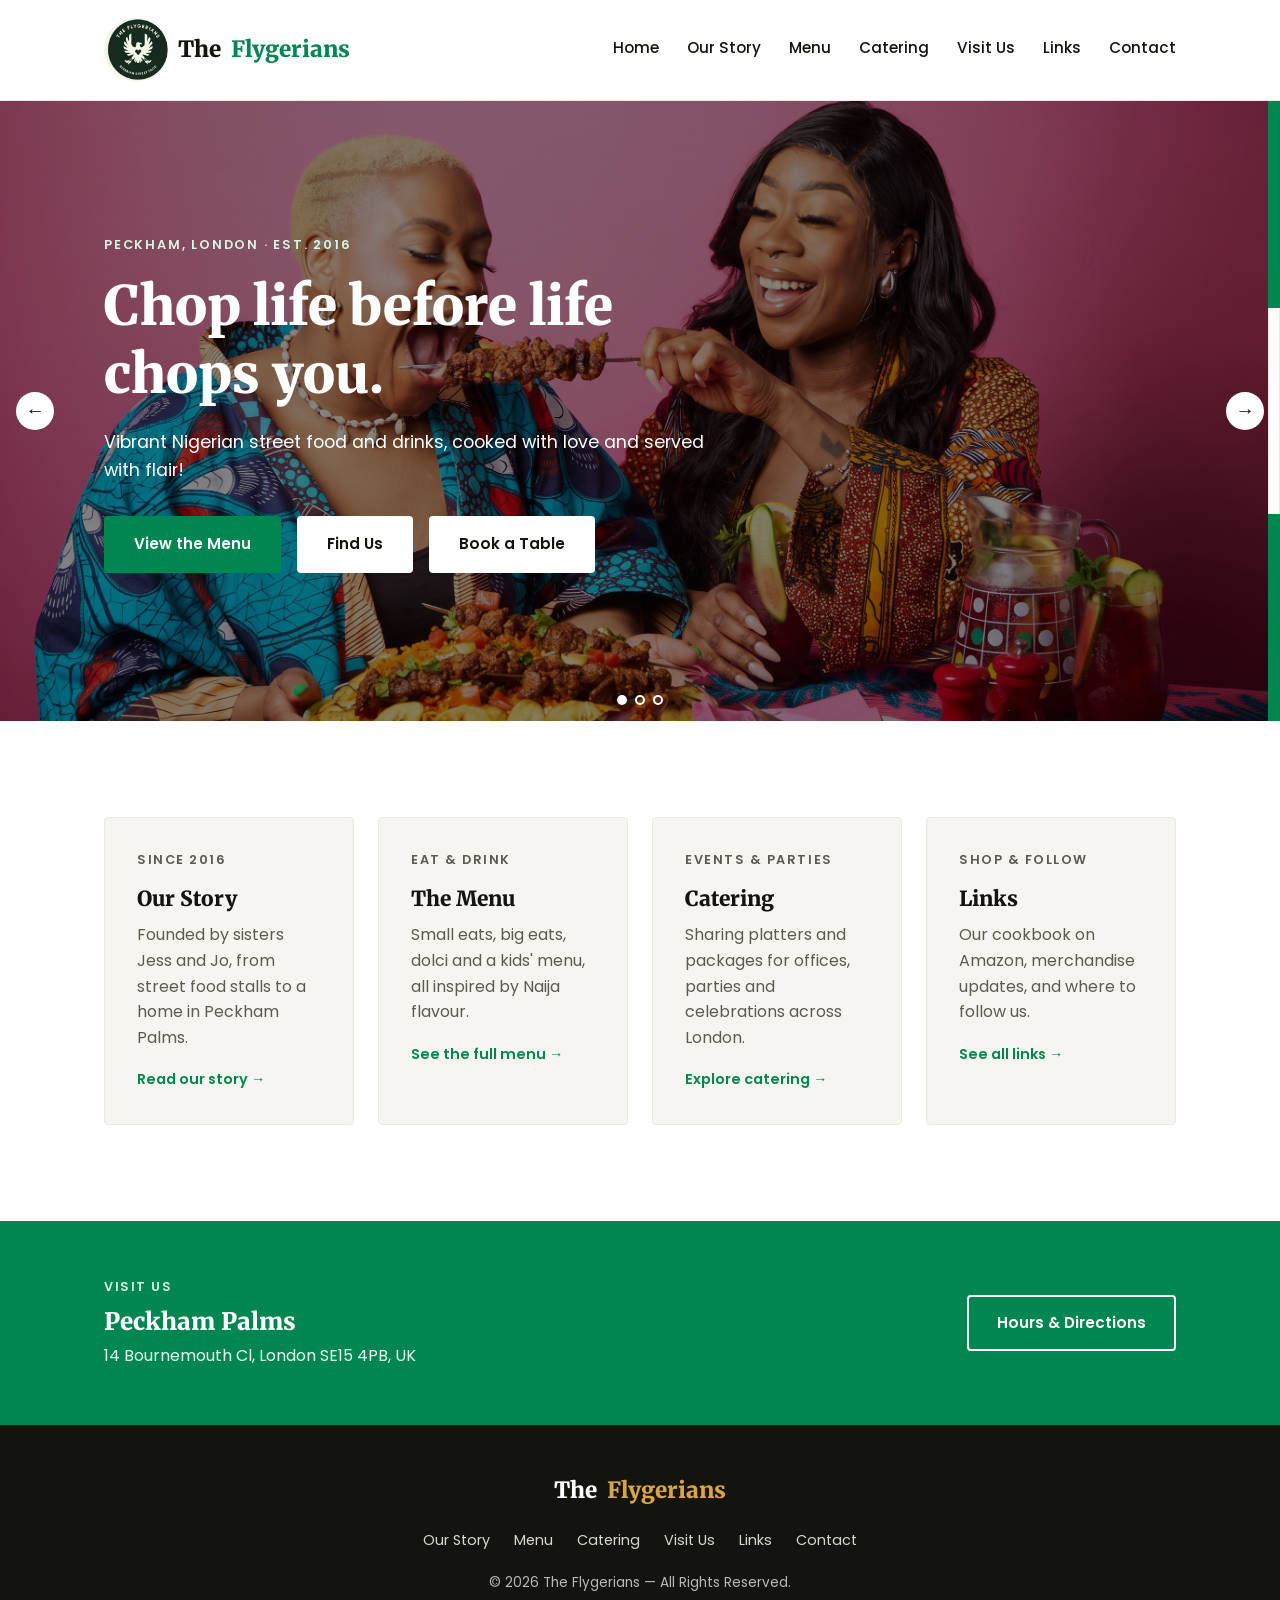
==== commit 9d7b60bc: "images for all pages" ====
--- a/index.html
+++ b/index.html
@@ -9,12 +9,13 @@
 <link rel="preconnect" href="https://fonts.gstatic.com" crossorigin>
 <link href="https://fonts.googleapis.com/css2?family=Poppins:wght@400;500;600;700&family=Merriweather:wght@900&display=swap" rel="stylesheet">
 <link rel="stylesheet" href="style.css">
+<link rel="icon" type="image/svg+xml" href="favicon.svg">
 </head>
 <body>
 
 <header class="site-header">
   <div class="container header-inner">
-    <a href="index.html" class="logo">The <span>Flygerians</span></a>
+    <a href="index.html" class="logo"><img src="images/assets/Gemini_Generated_Image_34s81g34s81g34s8.jpg" alt="The Flygerians logo">The <span>Flygerians</span></a>
     <nav class="main-nav" id="mainNav">
       <a href="index.html">Home</a>
       <a href="about.html">Our Story</a>
@@ -45,13 +46,13 @@
     <div class="hero-slider" data-slider aria-label="The Flygerians highlights">
       <div class="hero-slides">
         <div class="hero-slide is-active">
-          <img src="https://placehold.co/900x650/008751/ffffff?text=Nigerian+Street+Food" alt="Placeholder for Nigerian street food" width="900" height="650">
+          <img src="images\J&J\Gemini_Generated_Image_gyg6gcgyg6gcgyg6.jpg" alt="Placeholder for Nigerian street food" width="900" height="650">
         </div>
         <div class="hero-slide">
-          <img src="https://placehold.co/900x650/d9a441/14140f?text=Good+Food%2C+Good+Vibes" alt="Placeholder for food and drinks" width="900" height="650" loading="lazy">
+          <img src="images\food\p34 20240117_RPS2311_tworicebeefsuya copy.jpg" alt="Placeholder for food and drinks" width="900" height="650" loading="lazy">
         </div>
         <div class="hero-slide">
-          <img src="https://placehold.co/900x650/14140f/ffffff?text=Peckham+Palms" alt="Placeholder for The Flygerians at Peckham Palms" width="900" height="650" loading="lazy">
+          <img src="images\catering\IMG_1461.jpeg" alt="Placeholder for The Flygerians at Peckham Palms" width="900" height="650" loading="lazy">
         </div>
       </div>
       <button class="slider-control slider-prev" type="button" aria-label="Previous slide">&larr;</button>
--- a/style.css
+++ b/style.css
@@ -35,7 +35,8 @@
 /* ===== Header ===== */
 .site-header { position: sticky; top: 0; z-index: 100; background: var(--white); border-bottom: 1px solid #ece9e2; }
 .header-inner { display: flex; align-items: center; justify-content: space-between; padding-top: 18px; padding-bottom: 18px; }
-.logo { font-family: var(--font-heading); font-weight: 900; font-size: 1.4rem; color: var(--black); }
+.logo { display: inline-flex; align-items: center; gap: 10px; font-family: var(--font-heading); font-weight: 900; font-size: 1.4rem; color: var(--black); }
+.logo img { width: 64px; height: 64px; object-fit: cover; border-radius: 50%; }
 .logo span { color: var(--green); }
 .main-nav { display: flex; gap: 28px; flex-wrap: wrap; }
 .main-nav a { font-weight: 500; font-size: 0.95rem; position: relative; padding-bottom: 4px; }
@@ -63,6 +64,7 @@
 .hero-slide { position: absolute; inset: 0; opacity: 0; transition: opacity 0.35s ease; }
 .hero-slide.is-active { opacity: 1; }
 .hero-slide img { width: 100%; height: 100%; object-fit: cover; }
+.hero-slide:first-child img { object-position: center 25%; }
 .slider-control { position: absolute; top: 50%; z-index: 2; display: grid; place-items: center; width: 38px; height: 38px; border: 0; border-radius: 50%; background: var(--white); color: var(--black); font-size: 1.2rem; cursor: pointer; transform: translateY(-50%); }
 .slider-control:hover, .slider-control:focus-visible { background: var(--green); color: var(--white); }
 .slider-control:focus-visible, .slider-dot:focus-visible { outline: 3px solid var(--gold); outline-offset: 3px; }
@@ -111,7 +113,7 @@
 .about-text h2 { font-size: 2rem; margin-bottom: 20px; }
 .about-text p { margin-bottom: 16px; color: var(--gray); }
 .about-card { background: var(--green); color: var(--white); padding: 40px 32px; border-radius: var(--radius); }
-.about-card-image { width: calc(100% + 64px); height: 190px; object-fit: cover; margin: 28px -32px -40px; }
+.about-card-image { width: 85%; height: auto; object-fit: contain; margin: 28px auto 0; }
 .about-card h3 { color: var(--white); font-size: 1.6rem; margin-bottom: 12px; }
 .about-card p { color: #eafff2; }
 
@@ -126,8 +128,8 @@
 /* ===== CTA strip ===== */
 .cta-strip { padding: 72px 0; text-align: center; background: var(--black); }
 .cta-strip h2 { color: var(--white); margin-bottom: 24px; font-size: 1.8rem; }
-.cta-strip .btn-outline { border-color: var(--white); color: var(--white); }
-.cta-strip .btn-outline:hover { background: var(--white); color: var(--black); }
+.cta-strip .hero-actions .btn-outline { background: var(--white); color: var(--black); border-color: var(--white); }
+.cta-strip .hero-actions .btn-outline:hover { background: var(--black); color: var(--white); border-color: var(--black); }
 
 /* ===== Menu ===== */
 .menu { padding: 96px 0; background: var(--off-white); }
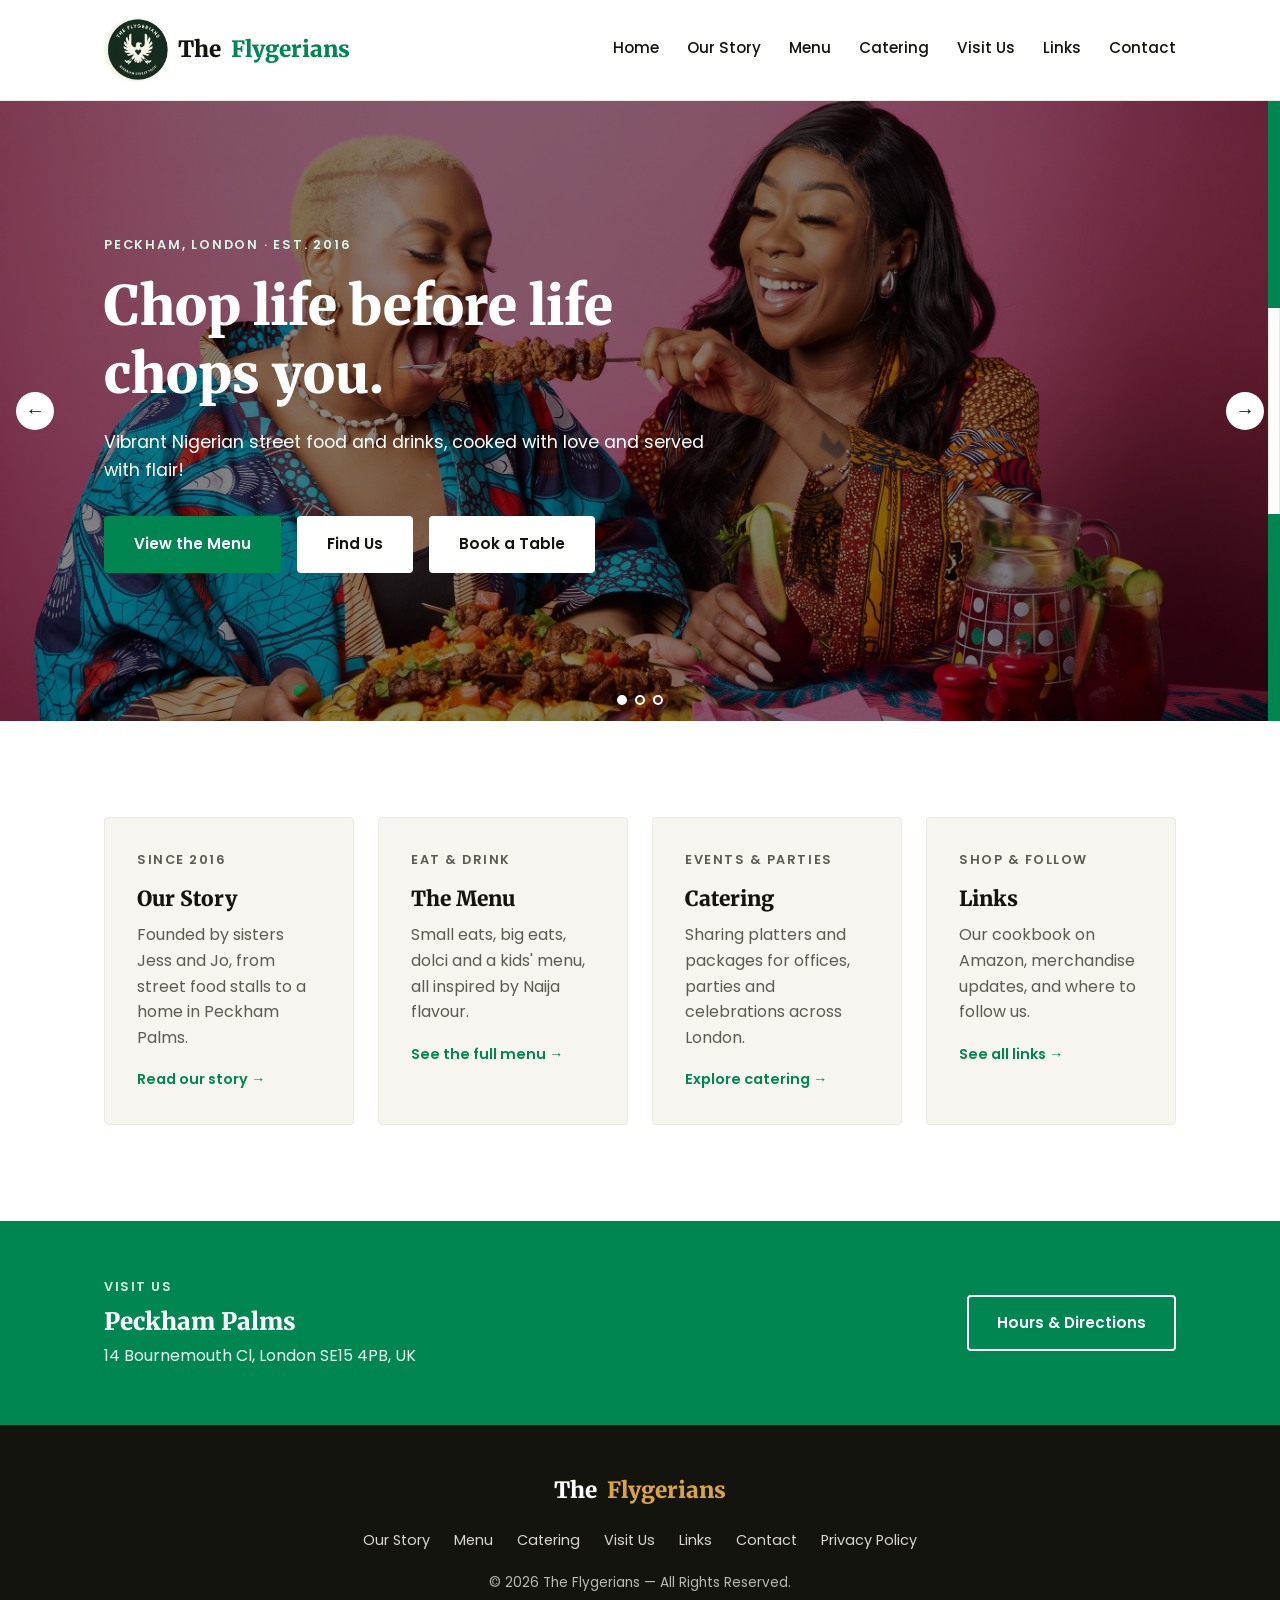
==== commit e5016b02: "changed catering page and added privacy policy" ====
--- a/index.html
+++ b/index.html
@@ -119,6 +119,7 @@
       <a href="visit.html">Visit Us</a>
       <a href="links.html">Links</a>
       <a href="contact.html">Contact</a>
+      <a href="privacy.html">Privacy Policy</a>
     </nav>
     <p class="copyright">&copy; 2026 The Flygerians &mdash; All Rights Reserved.</p>
   </div>
--- a/style.css
+++ b/style.css
@@ -98,6 +98,18 @@
 .teaser-card p { color: var(--gray); margin-bottom: 16px; }
 .teaser-link { font-weight: 600; color: var(--green); font-size: 0.9rem; }
 
+/* ===== Catering showcase ===== */
+.catering-showcase { padding: 96px 0; background: var(--white); }
+.catering-showcase-grid { display: grid; grid-template-columns: minmax(0, 0.85fr) minmax(0, 1.15fr); gap: 0; align-items: center; }
+.catering-packages { padding: 32px 8px 32px 0; }
+.catering-gallery { min-width: 0; }
+.catering-gallery h2 { font-size: 2.1rem; margin-bottom: 36px; }
+.catering-slider { position: relative; max-width: 860px; height: 480px; margin: 0 auto; overflow: hidden; background: var(--black); border-radius: var(--radius); }
+.catering-slides { position: absolute; inset: 0; }
+.catering-slide { position: absolute; inset: 0; opacity: 0; transition: opacity 0.35s ease; }
+.catering-slide.is-active { opacity: 1; }
+.catering-slide img { width: 100%; height: 100%; object-fit: cover; }
+
 /* ===== Visit strip (homepage) ===== */
 .visit-strip { background: var(--green); padding: 56px 0; }
 .visit-strip-inner { display: flex; justify-content: space-between; align-items: center; flex-wrap: wrap; gap: 20px; }
@@ -151,7 +163,7 @@
 .addons li:last-child { border-bottom: none; }
 
 /* ===== Catering info grid ===== */
-.catering-info { padding: 64px 0; border-bottom: 1px solid #ece9e2; }
+.catering-info { padding: 64px 0; }
 .catering-info-grid { display: grid; grid-template-columns: repeat(auto-fit, minmax(220px, 1fr)); gap: 32px; }
 .info-item h3 { color: var(--green); font-size: 1.1rem; margin-bottom: 10px; }
 .info-item p { color: var(--gray); font-size: 0.95rem; }
@@ -305,7 +317,7 @@
 .visit-map iframe { width: 100%; height: 340px; border: 0; border-radius: var(--radius); }
 
 /* ===== Links page ===== */
-.links-page { padding: 96px 0; background: var(--off-white); }
+.links-page { padding: 24px 0 96px; background: var(--off-white); }
 .links-page .container { display: grid; grid-template-columns: repeat(auto-fit, minmax(280px, 1fr)); gap: 24px; }
 .link-card { background: var(--white); border: 1px solid #ece9e2; border-radius: var(--radius); padding: 32px; }
 .link-card-image { display: block; width: auto; max-width: 100%; height: 300px; object-fit: contain; object-position: center; background: var(--off-white); margin: -24px auto 28px; border-radius: var(--radius); }
@@ -316,7 +328,7 @@
 .notify-form input { flex: 1; min-width: 180px; padding: 12px 14px; border: 1px solid #d8d5cc; border-radius: var(--radius); font-family: var(--font-body); font-size: 0.95rem; }
 .notify-form input:focus { outline: none; border-color: var(--green); }
 
-.social-strip { padding: 64px 0 96px; background: var(--off-white); }
+.social-strip { padding: 64px 0 24px; background: var(--off-white); }
 .social-row { display: flex; gap: 16px; justify-content: center; flex-wrap: wrap; }
 .social-row a { padding: 12px 24px; border: 1px solid var(--black); border-radius: var(--radius); font-weight: 600; font-size: 0.9rem; }
 .social-row a:hover { background: var(--black); color: var(--white); }
@@ -333,6 +345,19 @@
 .contact-form input:focus, .contact-form textarea:focus { outline: none; border-color: var(--green); }
 .contact-form .btn { margin-top: 16px; align-self: flex-start; }
 .form-note { font-size: 0.75rem; color: var(--gray); margin-top: 12px; }
+.form-status { min-height: 1.5em; margin-top: 12px; font-size: 0.9rem; color: var(--gray); }
+.form-status-success { color: var(--green-dark); }
+.form-status-error { color: #a12622; }
+.contact-form .btn:disabled { cursor: wait; opacity: 0.65; }
+
+/* ===== Privacy policy ===== */
+.policy-page { padding: 72px 0 96px; background: var(--off-white); }
+.policy-content { max-width: 800px; }
+.policy-updated { color: var(--gray); font-size: 0.9rem; margin-bottom: 32px; }
+.policy-content h2 { font-size: 1.45rem; margin: 32px 0 12px; }
+.policy-content h2:first-of-type { margin-top: 0; }
+.policy-content p { color: var(--gray); margin-bottom: 16px; }
+.policy-content a { color: var(--green-dark); text-decoration: underline; }
 
 /* ===== Footer ===== */
 .site-footer { background: var(--black); color: var(--white); padding: 48px 0 32px; }
@@ -357,5 +382,9 @@
   .nav-toggle { display: flex; }
   .slider-control { display: none; }
   .hero, .page-hero { padding: 64px 0 80px; }
+  .catering-showcase { padding: 64px 0; }
+  .catering-showcase-grid { grid-template-columns: 1fr; gap: 32px; }
+  .catering-packages { padding: 0; }
+  .catering-slider { height: 320px; }
   .visit-strip-inner { text-align: center; justify-content: center; flex-direction: column; }
 }
